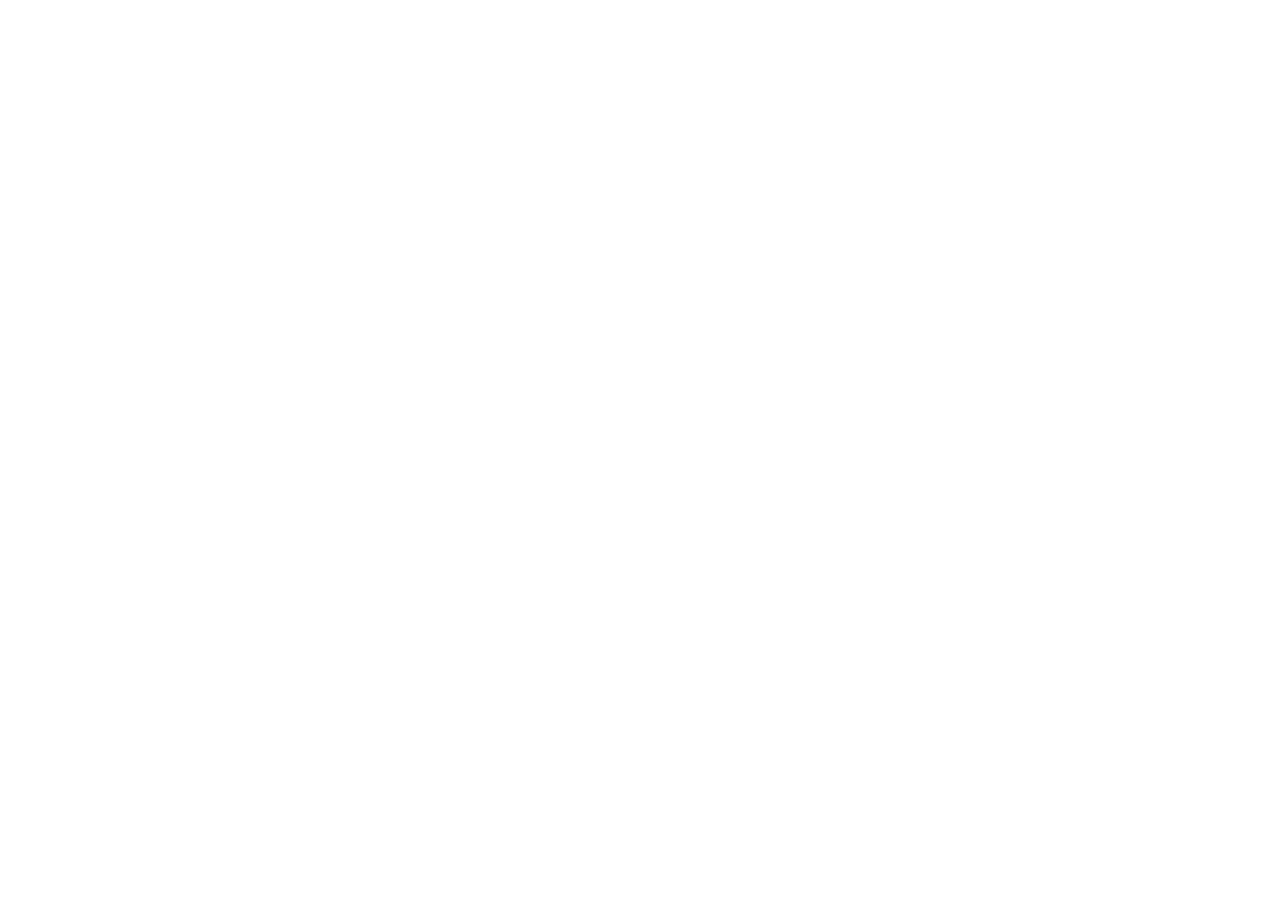
==== index.html @ 2f216ecc "Create rep" ====
<!DOCTYPE html>
<html lang="en">

<head>

  <meta charset="utf-8">
  <meta name="viewport" content="width=device-width, initial-scale=1, shrink-to-fit=no">
  <meta name="description" content="">
  <meta name="author" content="">

  <title>Annata - Training</title>

  <!-- Bootstrap core CSS -->
  <link href="vendor/bootstrap/css/bootstrap.min.css" rel="stylesheet">

  <!-- Custom styles for this template -->
  <link href="css/logo-nav.css" rel="stylesheet">

</head>

<body>

  <!--App Navigation -->
  <div id="appnav"></div>
  <!-- Page Content -->
  <div class="container">
  <!--App Header -->
    <div id="appheader"></div>
    <!--App Content -->
    <div id="appcontent"></div>
    <!--App Content -->
    <div id="appfooter"></div>
  </div>

  <!-- /.container -->

  <!-- Bootstrap core JavaScript -->
  <script src="vendor/jquery/jquery.min.js"></script>
  <script src="vendor/bootstrap/js/bootstrap.bundle.min.js"></script>



  <script>
    $(document).ready(function () {
      $(".card").hover(function () { $(this).toggleClass('cn'); });
    });
  </script>
</body>

</html>
---- css/logo-nav.css ----
/*!
 * Start Bootstrap - Logo Nav (https://startbootstrap.com/template-overviews/logo-nav)
 * Copyright 2013-2017 Start Bootstrap
 * Licensed under MIT (https://github.com/BlackrockDigital/startbootstrap-logo-nav/blob/master/LICENSE)
 */

body {
  padding-top: 54px;
}

@media (min-width: 992px) {
  body {
    padding-top: 56px;
  }
}

.test
{
  width:100px;
  height:29px;
  margin:5px;
  background-color: #CCCCCC;   
}
.cardext
{
  border-radius: 4px;
  border: 1px solid #E31818;
  /* -moz-box-shadow: 1px 1px 1px 1px #000; 
  -webkit-box-shadow:1px 1px 1px 1px #000; 
  box-shadow: 1px 1px 1px 1px #000;  */
  /* background: url(paper.gif);
  background-position: left top;
  background-repeat: repeat;
  padding: 20px; 
  width: 200px;
  height: 150px; */
}

.inner
{
    margin-left:50px;
}

.cn{
 -moz-box-shadow: 1px 1px 1px 2px rgb(200, 115, 115); 
 -webkit-box-shadow:1px 1px 1px 2px rgb(200, 115, 115); 
 box-shadow: 1px 1px 1px 2px rgb(200, 115, 115); 
}

.card-row-ext
{
  margin-top:25px;
}

.button-info-ext
{
  margin-left: 10px;
}

.card-ext
{
  border-radius: 4px;
  border: 1px solid #E31818;
  width: 350px;
  height: 250px;
}
.card-header-ext
{
  width: 350px;
  height: 250px;
}
.card-text-ext
{
  height: 50px;
}

.flowcard
{
  border-radius: 4px;
}

.flowcard-over
{
  -moz-box-shadow: 0px 0px 0px 1px rgb(200, 115, 115); 
  -webkit-box-shadow:0px 0px 0px 1px rgb(200, 115, 115); 
  box-shadow: 0px 0px 0px 1px rgb(200, 115, 115);
}
.flowstep-button-ext
{
  width: 70px;
}
.flowstep-button-group
{
  float: right;
}
.flowstep-text-ext
{
  margin:auto;
}
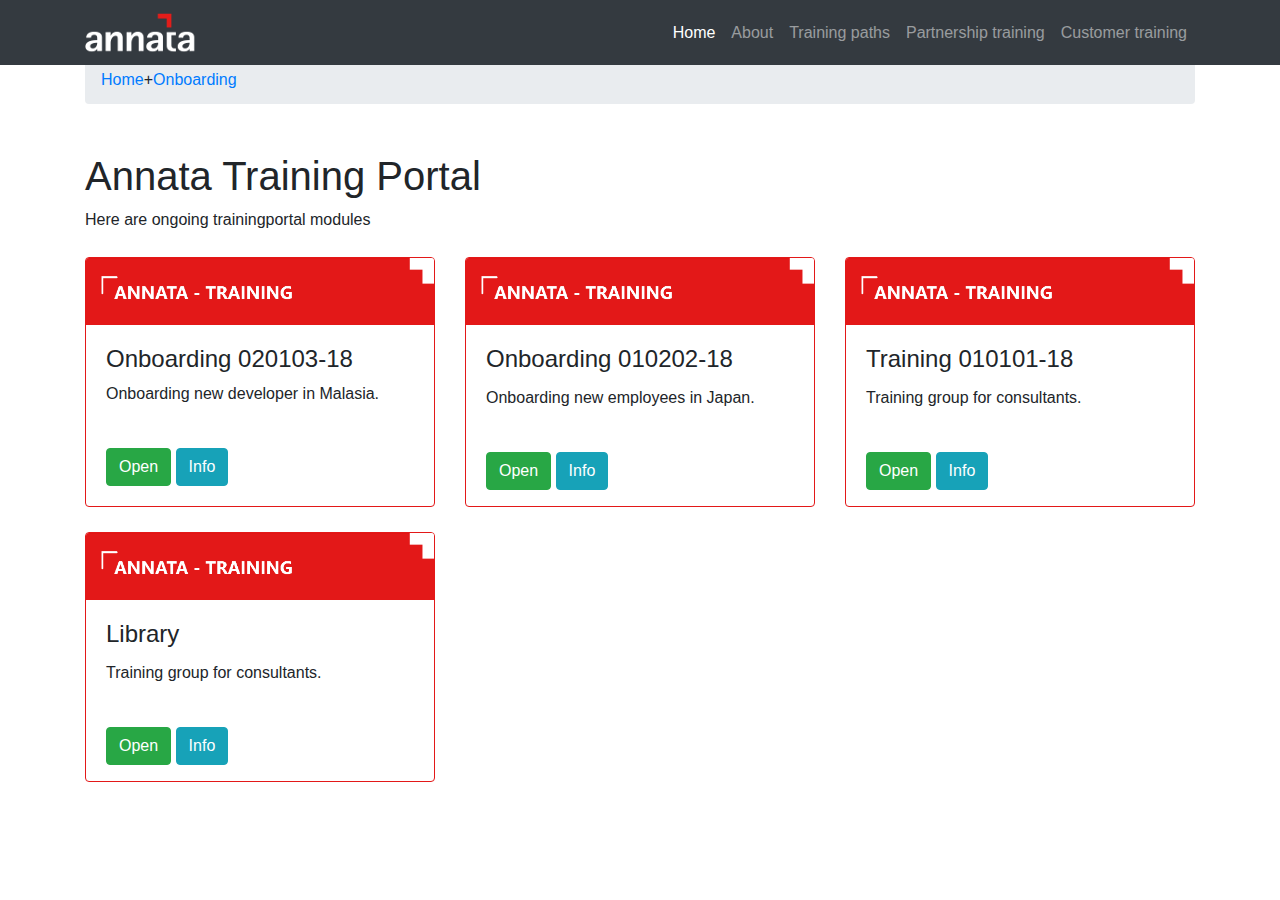
==== commit 08d59f9f: "Script tags added." ====
--- a/index.html
+++ b/index.html
@@ -37,6 +37,10 @@
   <!-- Bootstrap core JavaScript -->
   <script src="vendor/jquery/jquery.min.js"></script>
   <script src="vendor/bootstrap/js/bootstrap.bundle.min.js"></script>
+  <script src="webparts/wp_header_1.js"></script>
+  <script src="webparts/wp_nav_1.js"></script>
+  <script src="webparts/wp_content_1.js"></script>
+  <script src="webparts/wp_footer.js"></script>
 
 
 
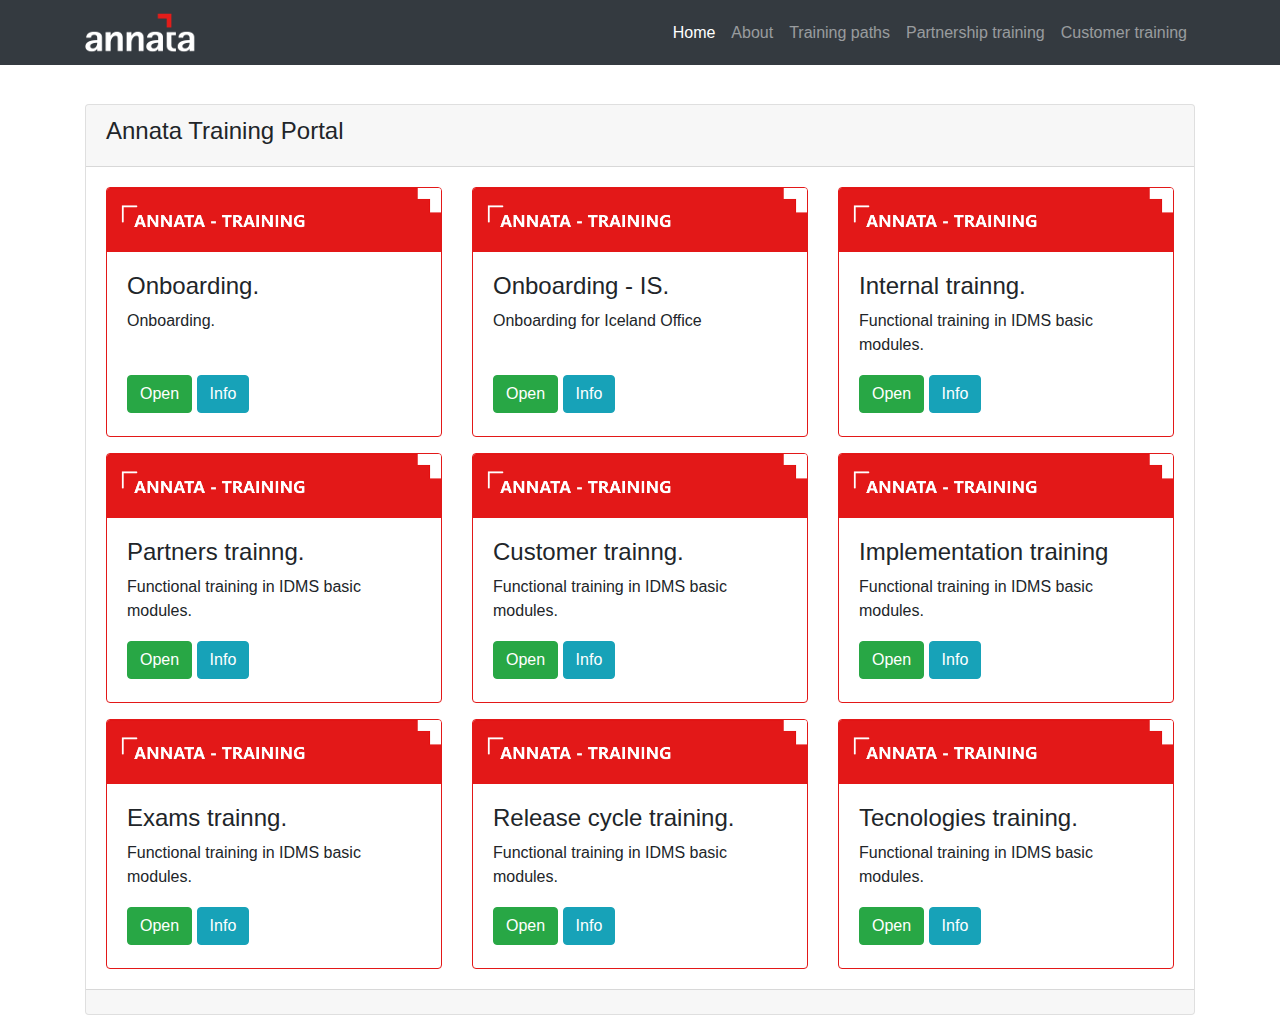
==== commit 2dd2fc69: "Update" ====
--- a/index.html
+++ b/index.html
@@ -1,54 +1,185 @@
 <!DOCTYPE html>
 <html lang="en">
 
-<head>
+  <head>
 
-  <meta charset="utf-8">
-  <meta name="viewport" content="width=device-width, initial-scale=1, shrink-to-fit=no">
-  <meta name="description" content="">
-  <meta name="author" content="">
+    <meta charset="utf-8">
+    <meta name="viewport" content="width=device-width, initial-scale=1, shrink-to-fit=no">
+    <meta name="description" content="">
+    <meta name="author" content="">
 
-  <title>Annata - Training</title>
+    <title>Annata - Training</title>
 
-  <!-- Bootstrap core CSS -->
-  <link href="vendor/bootstrap/css/bootstrap.min.css" rel="stylesheet">
+    <!-- Bootstrap core CSS -->
+    <link href="vendor/bootstrap/css/bootstrap.min.css" rel="stylesheet">
 
-  <!-- Custom styles for this template -->
-  <link href="css/logo-nav.css" rel="stylesheet">
+    <!-- Custom styles for this template -->
+    <link href="css/logo-nav.css" rel="stylesheet">
 
-</head>
+  </head>
 
-<body>
+  <body>
 
-  <!--App Navigation -->
-  <div id="appnav"></div>
-  <!-- Page Content -->
-  <div class="container">
-  <!--App Header -->
-    <div id="appheader"></div>
-    <!--App Content -->
-    <div id="appcontent"></div>
-    <!--App Content -->
-    <div id="appfooter"></div>
+    <!-- Navigation -->
+    <nav class="navbar navbar-expand-lg navbar-dark bg-dark fixed-top">
+      <div class="container">
+        <a class="navbar-brand" href="#">
+          <img src="resources/images/annatalogo.png" width="110" height="39" alt="">
+        </a>
+        <button class="navbar-toggler" type="button" data-toggle="collapse" data-target="#navbarResponsive" aria-controls="navbarResponsive" aria-expanded="false" aria-label="Toggle navigation">
+          <span class="navbar-toggler-icon"></span>
+        </button>
+        <div class="collapse navbar-collapse" id="navbarResponsive">
+          <ul class="navbar-nav ml-auto">
+            <li class="nav-item active">
+              <a class="nav-link" href="#">Home
+                <span class="sr-only">(current)</span>
+              </a>
+            </li>
+            <li class="nav-item">
+              <a class="nav-link" href="#">About</a>
+            </li>
+            <li class="nav-item">
+              <a class="nav-link" href="#">Training paths</a>
+            </li>
+            <li class="nav-item">
+              <a class="nav-link" href="#">Partnership training</a>
+            </li>
+            <li class="nav-item">
+              <a class="nav-link" href="#">Customer training</a>
+            </li>
+          </ul>
+        </div>
+      </div>
+    </nav>
+
+    <!-- Page Content -->
+    <div class="container">
+        <div class="card mt-5 container-card">
+            <div class="card-header">
+              <h4>Annata Training Portal</h4>
+            </div>
+            <div class="card-body">
+                <div class="row">
+                    <div class="col">
+                        <div id="1" class="card card-ext">
+                            <img class="card-img-top" src="resources/images/bookbacktraining.png" alt="Card image">
+                            <div class="card-body">
+                              <h4 class="Consultant ">Onboarding.</h4>
+                              <p class="card-text card-text-ext">Onboarding.</p>
+                              <a href="/paths/path_ob0101041806/path.html" class="btn btn-success">Open</a>
+                              <a href="/paths/path_ob0101041806/info.html" class="btn btn-info btn-info-ext">Info</a>
+                            </div>
+                          </div>
+                    </div>
+                    <div class="col">
+                        <div id="2" class="card card-ext">
+                            <img class="card-img-top" src="resources/images/bookbacktraining.png" alt="Card image">
+                            <div class="card-body">
+                              <h4 class="Consultant ">Onboarding - IS.</h4>
+                              <p class="card-text card-text-ext">Onboarding for Iceland Office</p>
+                              <a href="/paths/path_ob0101041806/path.html" class="btn btn-success">Open</a>
+                              <a href="/paths/path_ob0101041806/info.html" class="btn btn-info btn-info-ext">Info</a>
+                            </div>
+                          </div>
+                    </div>
+                    <div class="col">
+                        <div id="3" class="card card-ext">
+                            <img class="card-img-top" src="resources/images/bookbacktraining.png" alt="Card image">
+                            <div class="card-body">
+                              <h4 class="Consultant ">Internal trainng.</h4>
+                              <p class="card-text card-text-ext">Functional training in IDMS basic modules.</p>
+                              <a href="/paths/path_ob0101041806/path.html" class="btn btn-success">Open</a>
+                              <a href="/paths/path_ob0101041806/info.html" class="btn btn-info btn-info-ext">Info</a>
+                            </div>
+                          </div>
+                    </div>
+                  </div>
+                  <div class="row mt-3">
+                    <div class="col">
+                        <div id="1" class="card card-ext">
+                            <img class="card-img-top" src="resources/images/bookbacktraining.png" alt="Card image">
+                            <div class="card-body">
+                              <h4 class="Consultant ">Partners trainng.</h4>
+                              <p class="card-text card-text-ext">Functional training in IDMS basic modules.</p>
+                              <a href="/paths/path_ob0101041806/path.html" class="btn btn-success">Open</a>
+                              <a href="/paths/path_ob0101041806/info.html" class="btn btn-info btn-info-ext">Info</a>
+                            </div>
+                          </div>
+                    </div>
+                    <div class="col">
+                        <div id="2" class="card card-ext">
+                            <img class="card-img-top" src="resources/images/bookbacktraining.png" alt="Card image">
+                            <div class="card-body">
+                              <h4 class="Consultant ">Customer trainng.</h4>
+                              <p class="card-text card-text-ext">Functional training in IDMS basic modules.</p>
+                              <a href="/paths/path_ob0101041806/path.html" class="btn btn-success">Open</a>
+                              <a href="/paths/path_ob0101041806/info.html" class="btn btn-info btn-info-ext">Info</a>
+                            </div>
+                          </div>
+                    </div>
+                    <div class="col">
+                        <div id="3" class="card card-ext">
+                            <img class="card-img-top" src="resources/images/bookbacktraining.png" alt="Card image">
+                            <div class="card-body">
+                              <h4 class="Consultant ">Implementation training</h4>
+                              <p class="card-text card-text-ext">Functional training in IDMS basic modules.</p>
+                              <a href="/paths/path_ob0101041806/path.html" class="btn btn-success">Open</a>
+                              <a href="/paths/path_ob0101041806/info.html" class="btn btn-info btn-info-ext">Info</a>
+                            </div>
+                          </div>
+                    </div>
+                  </div>
+                  <div class="row mt-3">
+                    <div class="col">
+                        <div id="1" class="card card-ext">
+                            <img class="card-img-top" src="resources/images/bookbacktraining.png" alt="Card image">
+                            <div class="card-body">
+                              <h4 class="Consultant ">Exams trainng.</h4>
+                              <p class="card-text card-text-ext">Functional training in IDMS basic modules.</p>
+                              <a href="/paths/path_ob0101041806/path.html" class="btn btn-success">Open</a>
+                              <a href="/paths/path_ob0101041806/info.html" class="btn btn-info btn-info-ext">Info</a>
+                            </div>
+                          </div>
+                    </div>
+                    <div class="col">
+                        <div id="2" class="card card-ext">
+                            <img class="card-img-top" src="resources/images/bookbacktraining.png" alt="Card image">
+                            <div class="card-body">
+                              <h4 class="Consultant ">Release cycle training.</h4>
+                              <p class="card-text card-text-ext">Functional training in IDMS basic modules.</p>
+                              <a href="/paths/path_ob0101041806/path.html" class="btn btn-success">Open</a>
+                              <a href="/paths/path_ob0101041806/info.html" class="btn btn-info btn-info-ext">Info</a>
+                            </div>
+                          </div>
+                    </div>
+                    <div class="col">
+                        <div id="3" class="card card-ext">
+                            <img class="card-img-top" src="resources/images/bookbacktraining.png" alt="Card image">
+                            <div class="card-body">
+                              <h4 class="Consultant ">Tecnologies training.</h4>
+                              <p class="card-text card-text-ext">Functional training in IDMS basic modules.</p>
+                              <a href="/paths/path_ob0101041806/path.html" class="btn btn-success">Open</a>
+                              <a href="/paths/path_ob0101041806/info.html" class="btn btn-info btn-info-ext">Info</a>
+                            </div>
+                          </div>
+                    </div>
+                  </div>
+            </div> 
+            <div class="card-footer"></div>
+          </div>
   </div>
 
-  <!-- /.container -->
+    <!-- /.container -->
 
-  <!-- Bootstrap core JavaScript -->
-  <script src="vendor/jquery/jquery.min.js"></script>
-  <script src="vendor/bootstrap/js/bootstrap.bundle.min.js"></script>
-  <script src="webparts/wp_header_1.js"></script>
-  <script src="webparts/wp_nav_1.js"></script>
-  <script src="webparts/wp_content_1.js"></script>
-  <script src="webparts/wp_footer.js"></script>
-
-
-
-  <script>
-    $(document).ready(function () {
-      $(".card").hover(function () { $(this).toggleClass('cn'); });
+    <!-- Bootstrap core JavaScript -->
+    <script src="vendor/jquery/jquery.min.js"></script>
+    <script src="vendor/bootstrap/js/bootstrap.bundle.min.js"></script>
+    <script>
+    $(document).ready(function() {
+      $(".card-ext").hover(function(){ $(this).toggleClass('cn'); });
     });
   </script>
-</body>
+  </body>
 
-</html>+</html>
--- a/css/logo-nav.css
+++ b/css/logo-nav.css
@@ -61,7 +61,8 @@
 {
   border-radius: 4px;
   border: 1px solid #E31818;
-  width: 350px;
+  width: 335
+  px;
   height: 250px;
 }
 .card-header-ext
@@ -98,7 +99,15 @@
   margin:auto;
 }
 
+.container-ext{
+  background-color: rgb(179, 179, 179);
+}
+
+/* .container-card{
+  ;
+} */
 
 
 
 
+
